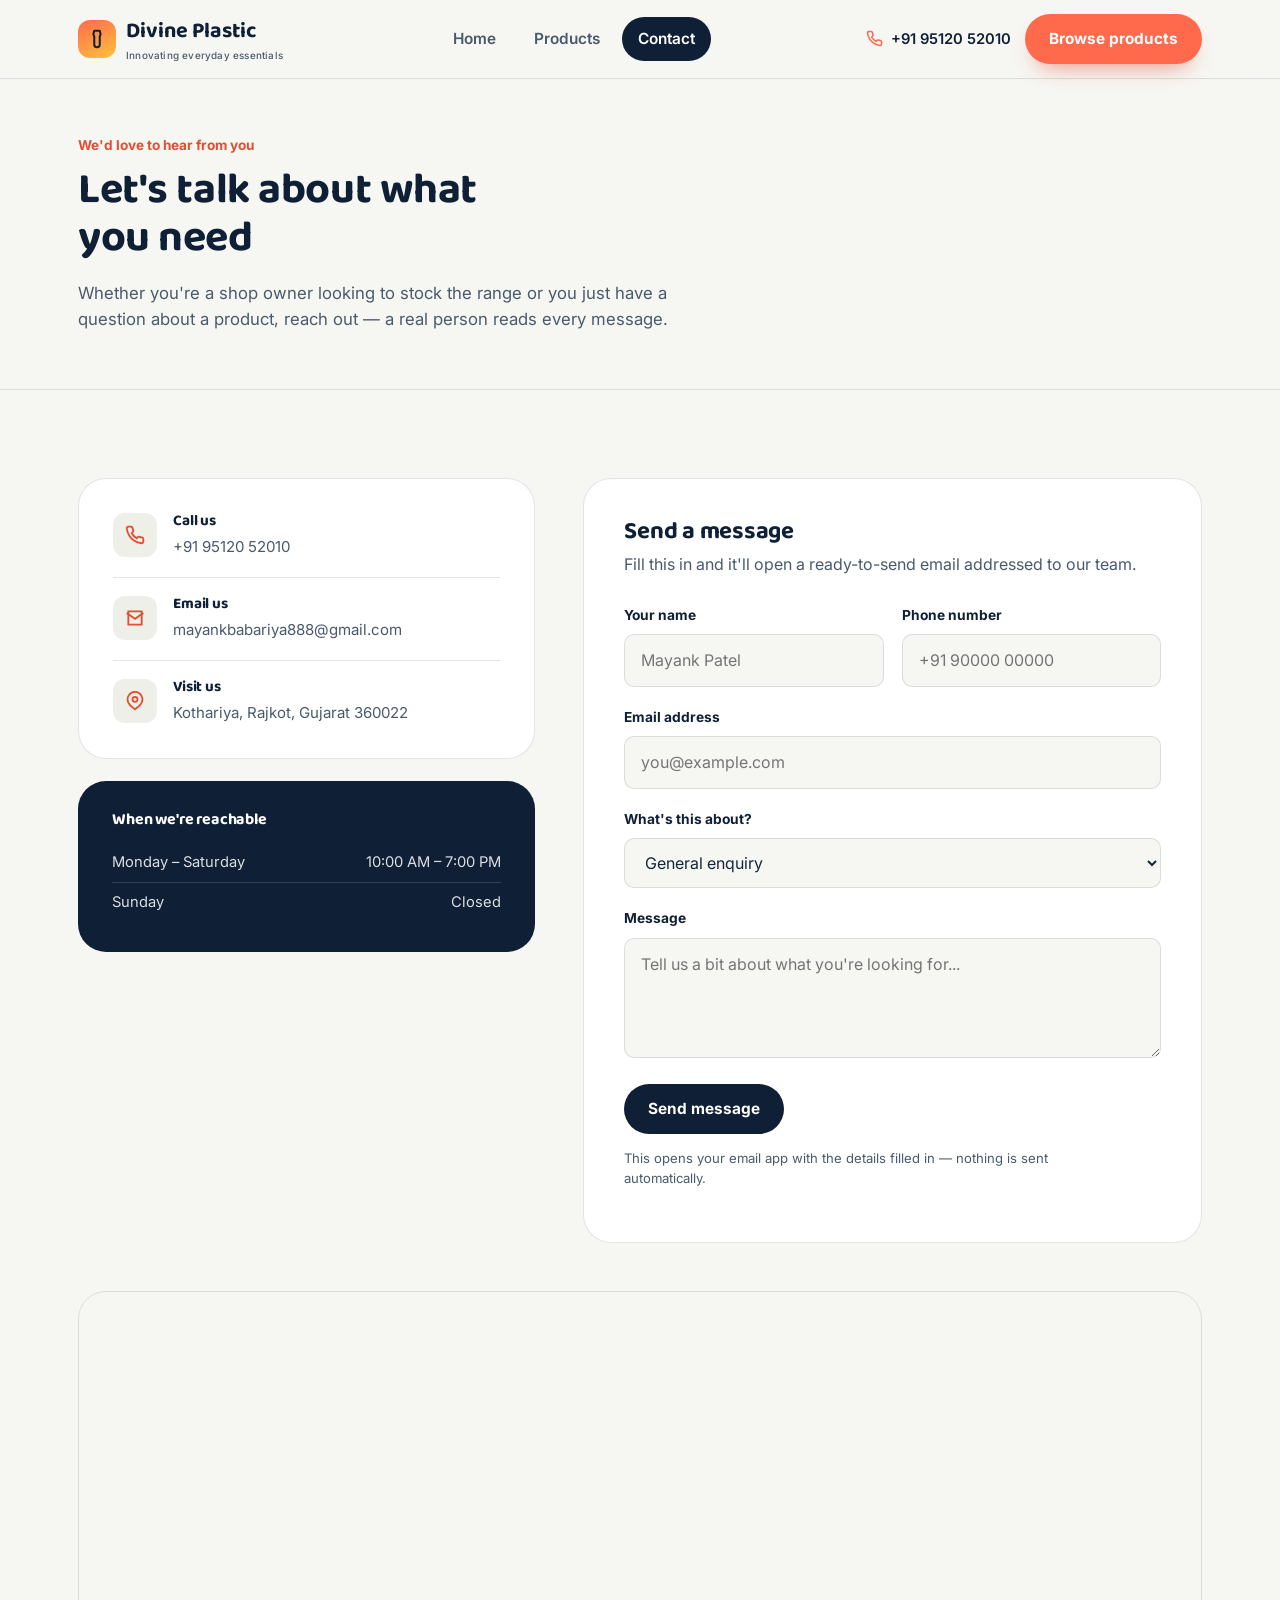
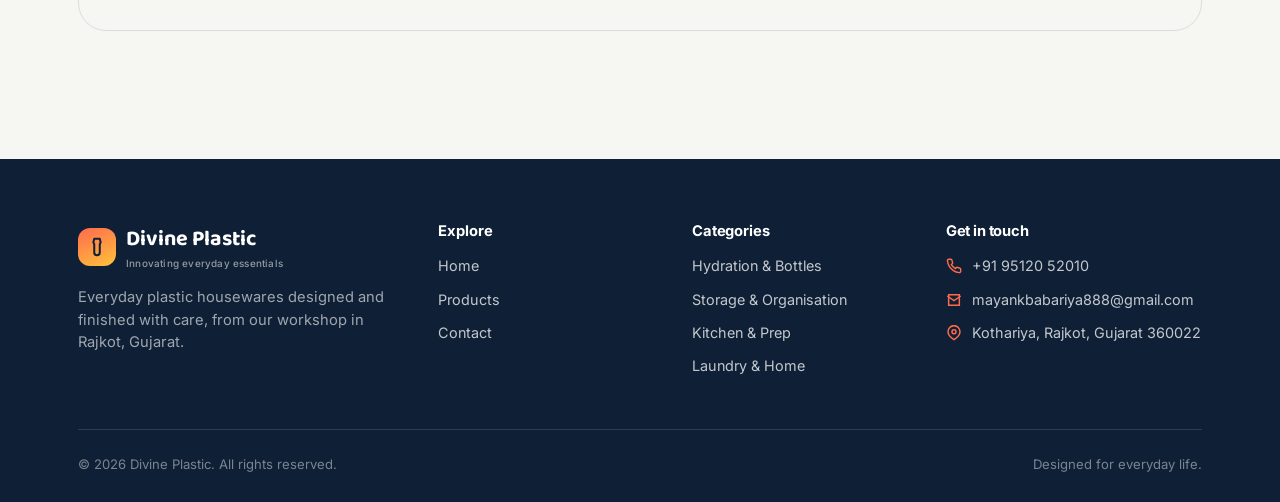
==== contact.html @ 38a33544 "basic website" ====
<!doctype html>
<html lang="en">
<head>
<meta charset="UTF-8">
<meta name="viewport" content="width=device-width, initial-scale=1.0">
<title>Contact — Divine Plastic</title>
<meta name="description" content="Get in touch with Divine Plastic in Rajkot, Gujarat — call, email, or send a message about products or bulk orders.">
<link rel="canonical" href="https://www.divineplastic.example.com/contact.html">

<meta property="og:type" content="website">
<meta property="og:title" content="Contact — Divine Plastic">
<meta property="og:description" content="Get in touch with Divine Plastic in Rajkot, Gujarat — call, email, or send a message about products or bulk orders.">
<meta property="og:image" content="https://www.divineplastic.example.com/assets/hero.jpg">
<meta property="og:url" content="https://www.divineplastic.example.com/contact.html">
<meta property="og:site_name" content="Divine Plastic">
<meta name="twitter:card" content="summary_large_image">
<meta name="twitter:title" content="Contact — Divine Plastic">
<meta name="twitter:description" content="Call, email, or message Divine Plastic in Rajkot, Gujarat.">
<meta name="twitter:image" content="https://www.divineplastic.example.com/assets/hero.jpg">

<link rel="preconnect" href="https://fonts.googleapis.com">
<link href="https://fonts.googleapis.com/css2?family=Baloo+2:wght@500;600;700;800&family=Inter:wght@400;500;600;700&display=swap" rel="stylesheet">
<link rel="stylesheet" href="css/style.css">
</head>
<body>

<header class="site-header">
  <div class="container">
    <a href="index.html" class="logo">
      <span class="mark">
        <svg viewBox="0 0 24 24" fill="none" stroke="#0F2036" stroke-width="2.2" stroke-linecap="round" stroke-linejoin="round"><path d="M9 3h6l1 4-1 2v9a3 3 0 0 1-3 3h0a3 3 0 0 1-3-3v-9L8 7z"/></svg>
      </span>
      <span>Divine Plastic<small>Innovating everyday essentials</small></span>
    </a>

    <nav class="main-nav" aria-label="Primary">
      <a href="index.html">Home</a>
      <a href="products.html">Products</a>
      <a href="contact.html" class="active">Contact</a>
    </nav>

    <div class="header-actions">
      <a class="phone-chip" href="tel:+919512052010">
        <svg viewBox="0 0 24 24" fill="none" stroke="currentColor" stroke-width="2.2"><path d="M22 16.92v3a2 2 0 0 1-2.18 2 19.79 19.79 0 0 1-8.63-3.07 19.5 19.5 0 0 1-6-6 19.79 19.79 0 0 1-3.07-8.67A2 2 0 0 1 4.11 2h3a2 2 0 0 1 2 1.72c.127.96.361 1.903.7 2.81a2 2 0 0 1-.45 2.11L8.09 9.91a16 16 0 0 0 6 6l1.27-1.27a2 2 0 0 1 2.11-.45c.907.339 1.85.573 2.81.7A2 2 0 0 1 22 16.92z"/></svg>
        +91 95120 52010
      </a>
      <a href="products.html" class="btn btn-primary">Browse products</a>
      <button class="nav-toggle" aria-label="Open menu" aria-expanded="false">
        <svg viewBox="0 0 24 24" fill="none" stroke="#16263B" stroke-width="2.2" stroke-linecap="round"><path d="M4 7h16M4 12h16M4 17h16"/></svg>
      </button>
    </div>
  </div>
</header>

<div class="mobile-nav">
  <a href="index.html">Home</a>
  <a href="products.html">Products</a>
  <a href="contact.html">Contact</a>
  <a class="phone-chip" href="tel:+919512052010">
    <svg viewBox="0 0 24 24" fill="none" stroke="currentColor" stroke-width="2.2"><path d="M22 16.92v3a2 2 0 0 1-2.18 2 19.79 19.79 0 0 1-8.63-3.07 19.5 19.5 0 0 1-6-6 19.79 19.79 0 0 1-3.07-8.67A2 2 0 0 1 4.11 2h3a2 2 0 0 1 2 1.72c.127.96.361 1.903.7 2.81a2 2 0 0 1-.45 2.11L8.09 9.91a16 16 0 0 0 6 6l1.27-1.27a2 2 0 0 1 2.11-.45c.907.339 1.85.573 2.81.7A2 2 0 0 1 22 16.92z"/></svg>
    +91 95120 52010
  </a>
  <a href="products.html" class="btn btn-primary">Browse products</a>
</div>

<main>
  <section class="page-header">
    <div class="container">
      <span class="kicker">We'd love to hear from you</span>
      <h1>Let's talk about what you need</h1>
      <p>Whether you're a shop owner looking to stock the range or you just have a question about a product, reach out — a real person reads every message.</p>
    </div>
  </section>

  <section class="section">
    <div class="container">
      <div class="contact-layout">

        <div>
          <div class="contact-card">
            <div class="contact-detail">
              <span class="icon">
                <svg viewBox="0 0 24 24" fill="none" stroke="currentColor" stroke-width="2.2"><path d="M22 16.92v3a2 2 0 0 1-2.18 2 19.79 19.79 0 0 1-8.63-3.07 19.5 19.5 0 0 1-6-6 19.79 19.79 0 0 1-3.07-8.67A2 2 0 0 1 4.11 2h3a2 2 0 0 1 2 1.72c.127.96.361 1.903.7 2.81a2 2 0 0 1-.45 2.11L8.09 9.91a16 16 0 0 0 6 6l1.27-1.27a2 2 0 0 1 2.11-.45c.907.339 1.85.573 2.81.7A2 2 0 0 1 22 16.92z"/></svg>
              </span>
              <div>
                <h3>Call us</h3>
                <a href="tel:+919512052010">+91 95120 52010</a>
              </div>
            </div>
            <div class="contact-detail">
              <span class="icon">
                <svg viewBox="0 0 24 24" fill="none" stroke="currentColor" stroke-width="2.2"><path d="M4 4h16v16H4z"/><path d="M22 6l-10 7L2 6"/></svg>
              </span>
              <div>
                <h3>Email us</h3>
                <a href="mailto:mayankbabariya888@gmail.com">mayankbabariya888@gmail.com</a>
              </div>
            </div>
            <div class="contact-detail">
              <span class="icon">
                <svg viewBox="0 0 24 24" fill="none" stroke="currentColor" stroke-width="2.2"><path d="M21 10c0 6-9 12-9 12s-9-6-9-12a9 9 0 0 1 18 0z"/><circle cx="12" cy="10" r="3"/></svg>
              </span>
              <div>
                <h3>Visit us</h3>
                <a href="https://www.google.com/maps/search/?api=1&query=Kothariya+Rajkot+Gujarat+360022" target="_blank" rel="noopener">Kothariya, Rajkot, Gujarat 360022</a>
              </div>
            </div>
          </div>

          <div class="hours-card">
            <h3>When we're reachable</h3>
            <div class="hours-row"><span>Monday – Saturday</span><span>10:00 AM – 7:00 PM</span></div>
            <div class="hours-row"><span>Sunday</span><span>Closed</span></div>
          </div>
        </div>

        <div class="form-card">
          <h2>Send a message</h2>
          <p>Fill this in and it'll open a ready-to-send email addressed to our team.</p>

          <div class="form-success">Thanks — your email app should be open now. If nothing happened, write to us directly at mayankbabariya888@gmail.com.</div>

          <form id="contact-form">
            <div class="field-row">
              <div class="field">
                <label for="name">Your name</label>
                <input type="text" id="name" name="name" placeholder="Mayank Patel" required>
              </div>
              <div class="field">
                <label for="phone">Phone number</label>
                <input type="tel" id="phone" name="phone" placeholder="+91 90000 00000">
              </div>
            </div>
            <div class="field">
              <label for="email">Email address</label>
              <input type="email" id="email" name="email" placeholder="you@example.com" required>
            </div>
            <div class="field">
              <label for="reason">What's this about?</label>
              <select id="reason" name="reason">
                <option>General enquiry</option>
                <option>Bulk / wholesale order</option>
                <option>Becoming a stockist</option>
                <option>Product question</option>
              </select>
            </div>
            <div class="field">
              <label for="message">Message</label>
              <textarea id="message" name="message" placeholder="Tell us a bit about what you're looking for..." required></textarea>
            </div>
            <button type="submit" class="btn btn-dark">Send message</button>
            <p class="form-note">This opens your email app with the details filled in — nothing is sent automatically.</p>
          </form>
        </div>

      </div>

      <div class="map-embed">
        <iframe
          src="https://www.google.com/maps?q=Kothariya,Rajkot,Gujarat+360022&output=embed"
          loading="lazy"
          referrerpolicy="no-referrer-when-downgrade"
          title="Divine Plastic location in Kothariya, Rajkot"></iframe>
      </div>
    </div>
  </section>
</main>

<footer class="site-footer">
  <div class="container">
    <div class="footer-grid">
      <div>
        <span class="logo">
          <span class="mark">
            <svg viewBox="0 0 24 24" fill="none" stroke="#0F2036" stroke-width="2.2" stroke-linecap="round" stroke-linejoin="round"><path d="M9 3h6l1 4-1 2v9a3 3 0 0 1-3 3h0a3 3 0 0 1-3-3v-9L8 7z"/></svg>
          </span>
          <span>Divine Plastic<small>Innovating everyday essentials</small></span>
        </span>
        <p>Everyday plastic housewares designed and finished with care, from our workshop in Rajkot, Gujarat.</p>
      </div>
      <div class="footer-col">
        <h4>Explore</h4>
        <ul>
          <li><a href="index.html">Home</a></li>
          <li><a href="products.html">Products</a></li>
          <li><a href="contact.html">Contact</a></li>
        </ul>
      </div>
      <div class="footer-col">
        <h4>Categories</h4>
        <ul>
          <li><a href="products.html?category=hydration">Hydration &amp; Bottles</a></li>
          <li><a href="products.html?category=storage">Storage &amp; Organisation</a></li>
          <li><a href="products.html?category=kitchen">Kitchen &amp; Prep</a></li>
          <li><a href="products.html?category=laundry">Laundry &amp; Home</a></li>
        </ul>
      </div>
      <div class="footer-col">
        <h4>Get in touch</h4>
        <ul>
          <li class="contact-line">
            <svg viewBox="0 0 24 24" fill="none" stroke="currentColor" stroke-width="2.2"><path d="M22 16.92v3a2 2 0 0 1-2.18 2 19.79 19.79 0 0 1-8.63-3.07 19.5 19.5 0 0 1-6-6 19.79 19.79 0 0 1-3.07-8.67A2 2 0 0 1 4.11 2h3a2 2 0 0 1 2 1.72c.127.96.361 1.903.7 2.81a2 2 0 0 1-.45 2.11L8.09 9.91a16 16 0 0 0 6 6l1.27-1.27a2 2 0 0 1 2.11-.45c.907.339 1.85.573 2.81.7A2 2 0 0 1 22 16.92z"/></svg>
            <a href="tel:+919512052010">+91 95120 52010</a>
          </li>
          <li class="contact-line">
            <svg viewBox="0 0 24 24" fill="none" stroke="currentColor" stroke-width="2.2"><path d="M4 4h16v16H4z"/><path d="M22 6l-10 7L2 6"/></svg>
            <a href="mailto:mayankbabariya888@gmail.com">mayankbabariya888@gmail.com</a>
          </li>
          <li class="contact-line">
            <svg viewBox="0 0 24 24" fill="none" stroke="currentColor" stroke-width="2.2"><path d="M21 10c0 6-9 12-9 12s-9-6-9-12a9 9 0 0 1 18 0z"/><circle cx="12" cy="10" r="3"/></svg>
            <span>Kothariya, Rajkot, Gujarat 360022</span>
          </li>
        </ul>
      </div>
    </div>
    <div class="footer-bottom">
      <span>© 2026 Divine Plastic. All rights reserved.</span>
      <span>Designed for everyday life.</span>
    </div>
  </div>
</footer>

<script src="js/main.js"></script>
</body>
</html>
---- css/style.css ----
/* ===========================================================
   Divine Plastic — stylesheet
   Type: Baloo 2 (display, rounded — echoes molded plastic forms)
         Inter (body/UI)
   Palette: paper #F6F7F3, ink #14263B, coral #FF6A4D,
            teal #17A398, sun #FFC23C, navy #0F2036
   =========================================================== */

:root{
  --paper: #F6F7F3;
  --paper-dim: #EDEFE8;
  --ink: #16263B;
  --ink-soft: #4A5A6B;
  --navy: #0F2036;
  --coral: #FF6A4D;
  --coral-dark: #E24E32;
  --teal: #17A398;
  --sun: #FFC23C;
  --line: rgba(20,38,58,0.12);
  --white: #FFFFFF;
  --radius-lg: 28px;
  --radius-md: 18px;
  --radius-sm: 10px;
  --shadow: 0 18px 40px -22px rgba(15,32,54,0.35);
  --container: 1180px;
}

*, *::before, *::after{ box-sizing: border-box; }

html{ scroll-behavior: smooth; }

body{
  margin: 0;
  background: var(--paper);
  color: var(--ink);
  font-family: "Inter", -apple-system, BlinkMacSystemFont, "Segoe UI", sans-serif;
  font-size: 16px;
  line-height: 1.55;
  -webkit-font-smoothing: antialiased;
}

h1, h2, h3, h4{
  font-family: "Baloo 2", "Inter", sans-serif;
  color: var(--navy);
  margin: 0 0 0.4em;
  line-height: 1.12;
  letter-spacing: -0.01em;
}

p{ margin: 0 0 1em; max-width: 62ch; }
a{ color: inherit; text-decoration: none; }
img{ max-width: 100%; display: block; }
ul{ margin: 0; padding: 0; list-style: none; }
button{ font: inherit; cursor: pointer; }

.container{
  max-width: var(--container);
  margin: 0 auto;
  padding: 0 28px;
}

:focus-visible{
  outline: 3px solid var(--coral);
  outline-offset: 3px;
}

@media (prefers-reduced-motion: reduce){
  *{ animation-duration: 0.001ms !important; animation-iteration-count: 1 !important; transition-duration: 0.001ms !important; scroll-behavior: auto !important; }
}

/* ---------- Header ---------- */
.site-header{
  position: sticky;
  top: 0;
  z-index: 50;
  background: rgba(246,247,243,0.92);
  backdrop-filter: blur(10px);
  border-bottom: 1px solid var(--line);
}

.site-header .container{
  display: flex;
  align-items: center;
  justify-content: space-between;
  height: 78px;
}

.logo{
  display: flex;
  align-items: center;
  gap: 10px;
  font-family: "Baloo 2", sans-serif;
  font-weight: 700;
  font-size: 1.35rem;
  color: var(--navy);
}
.logo .mark{
  width: 38px; height: 38px;
  border-radius: 12px;
  background: linear-gradient(155deg, var(--coral), var(--sun));
  display: grid;
  place-items: center;
  flex-shrink: 0;
}
.logo .mark svg{ width: 22px; height: 22px; }
.logo small{
  display: block;
  font-family: "Inter", sans-serif;
  font-weight: 500;
  font-size: 0.62rem;
  color: var(--ink-soft);
  letter-spacing: 0.02em;
}

.main-nav{ display: flex; align-items: center; gap: 6px; }
.main-nav a{
  padding: 10px 16px;
  border-radius: 999px;
  font-weight: 600;
  font-size: 0.96rem;
  color: var(--ink-soft);
  transition: background 0.15s ease, color 0.15s ease;
}
.main-nav a:hover{ background: var(--paper-dim); color: var(--ink); }
.main-nav a.active{ background: var(--navy); color: var(--white); }

.header-actions{ display: flex; align-items: center; gap: 14px; }
.phone-chip{
  display: flex;
  align-items: center;
  gap: 8px;
  font-weight: 600;
  font-size: 0.92rem;
  color: var(--navy);
}
.phone-chip svg{ width: 17px; height: 17px; color: var(--coral); }

.btn{
  display: inline-flex;
  align-items: center;
  justify-content: center;
  gap: 8px;
  padding: 13px 24px;
  border-radius: 999px;
  font-weight: 700;
  font-size: 0.96rem;
  border: none;
  transition: transform 0.15s ease, box-shadow 0.15s ease, background 0.15s ease;
  white-space: nowrap;
}
.btn-primary{ background: var(--coral); color: var(--white); box-shadow: 0 12px 24px -12px rgba(226,78,50,0.7); }
.btn-primary:hover{ background: var(--coral-dark); transform: translateY(-1px); }
.btn-dark{ background: var(--navy); color: var(--white); }
.btn-dark:hover{ background: #0a1626; transform: translateY(-1px); }
.btn-ghost{ background: transparent; color: var(--navy); border: 1.5px solid var(--line); }
.btn-ghost:hover{ border-color: var(--navy); }
.btn-ghost.on-dark{ color: var(--white); border-color: rgba(255,255,255,0.35); }
.btn-ghost.on-dark:hover{ border-color: var(--white); }

.nav-toggle{
  display: none;
  width: 44px; height: 44px;
  border-radius: 12px;
  border: 1.5px solid var(--line);
  background: var(--white);
  align-items: center;
  justify-content: center;
}
.nav-toggle svg{ width: 20px; height: 20px; }

/* ---------- Hero ---------- */
.hero{
  padding: 76px 0 90px;
}
.hero .container{
  display: grid;
  grid-template-columns: 1.05fr 0.95fr;
  gap: 56px;
  align-items: center;
}
.hero-eyebrow{
  display: inline-flex;
  align-items: center;
  gap: 8px;
  color: var(--coral-dark);
  font-weight: 700;
  font-size: 0.85rem;
  margin-bottom: 18px;
}
.hero-eyebrow::before{
  content:"";
  width: 8px; height: 8px;
  border-radius: 50%;
  background: var(--coral);
}
.hero h1{
  font-size: clamp(2.4rem, 4.2vw, 3.55rem);
  font-weight: 700;
  max-width: 12ch;
}
.hero .lede{
  font-size: 1.15rem;
  color: var(--ink-soft);
  max-width: 46ch;
  margin-bottom: 30px;
}
.hero-ctas{ display: flex; gap: 14px; flex-wrap: wrap; margin-bottom: 34px; }
.hero-stats{ display: flex; gap: 34px; flex-wrap: wrap; }
.hero-stats div strong{
  display: block;
  font-family: "Baloo 2", sans-serif;
  font-size: 1.7rem;
  color: var(--navy);
}
.hero-stats div span{ font-size: 0.88rem; color: var(--ink-soft); }

.hero-media{ position: relative; }
.hero-media .frame{
  border-radius: var(--radius-lg);
  overflow: hidden;
  box-shadow: var(--shadow);
  transform: rotate(1.4deg);
}
.hero-media .frame img{ width: 100%; height: 460px; object-fit: cover; }
.hero-media .float-card{
  position: absolute;
  bottom: -26px;
  left: -30px;
  background: var(--white);
  border-radius: var(--radius-md);
  padding: 16px 20px;
  box-shadow: var(--shadow);
  display: flex;
  align-items: center;
  gap: 12px;
  transform: rotate(-2deg);
}
.hero-media .float-card .dot{
  width: 44px; height: 44px;
  border-radius: 50%;
  background: var(--teal);
  display: grid; place-items: center;
  color: var(--white);
  flex-shrink: 0;
}
.hero-media .float-card .dot svg{ width: 22px; height: 22px; }
.hero-media .float-card strong{ display:block; font-size: 0.95rem; color: var(--navy); }
.hero-media .float-card span{ font-size: 0.82rem; color: var(--ink-soft); }

/* ---------- Trust strip ---------- */
.trust{
  border-top: 1px solid var(--line);
  border-bottom: 1px solid var(--line);
  background: var(--white);
}
.trust .container{
  display: grid;
  grid-template-columns: repeat(3, 1fr);
  gap: 0;
}
.trust-item{
  display: flex;
  gap: 16px;
  align-items: flex-start;
  padding: 34px 26px;
  border-left: 1px solid var(--line);
}
.trust-item:first-child{ border-left: none; padding-left: 0; }
.trust-item .icon{
  width: 46px; height: 46px;
  border-radius: 13px;
  display: grid; place-items: center;
  flex-shrink: 0;
  color: var(--white);
}
.trust-item .icon svg{ width: 24px; height: 24px; }
.trust-item h3{ font-size: 1.05rem; margin-bottom: 4px; }
.trust-item p{ font-size: 0.92rem; color: var(--ink-soft); margin: 0; }

/* ---------- Section shells ---------- */
.section{ padding: 88px 0; }
.section-tight{ padding: 60px 0; }
.section-head{
  display: flex;
  justify-content: space-between;
  align-items: flex-end;
  gap: 30px;
  margin-bottom: 44px;
}
.section-head h2{ font-size: clamp(1.7rem, 2.6vw, 2.3rem); max-width: 14ch; }
.section-head p{ color: var(--ink-soft); margin: 8px 0 0; }
.section-head .link-more{
  font-weight: 700;
  color: var(--coral-dark);
  display: inline-flex;
  align-items: center;
  gap: 6px;
  white-space: nowrap;
  padding-bottom: 6px;
}
.section-head .link-more svg{ width: 16px; height: 16px; }

/* ---------- Category tiles ---------- */
.cat-grid{
  display: grid;
  grid-template-columns: repeat(4, 1fr);
  gap: 22px;
}
.cat-tile{
  position: relative;
  border-radius: var(--radius-md);
  overflow: hidden;
  aspect-ratio: 3/3.6;
  display: block;
  isolation: isolate;
}
.cat-tile img{ width: 100%; height: 100%; object-fit: cover; transition: transform 0.4s ease; }
.cat-tile::after{
  content:"";
  position: absolute; inset: 0;
  background: linear-gradient(0deg, rgba(15,32,54,0.86) 0%, rgba(15,32,54,0.15) 55%, rgba(15,32,54,0) 100%);
}
.cat-tile:hover img{ transform: scale(1.06); }
.cat-tile .label{
  position: absolute;
  left: 18px; right: 18px; bottom: 16px;
  z-index: 2;
  color: var(--white);
}
.cat-tile .label strong{ display: block; font-family: "Baloo 2", sans-serif; font-size: 1.1rem; }
.cat-tile .label span{ font-size: 0.82rem; color: rgba(255,255,255,0.78); }

/* ---------- Product cards & grid ---------- */
.product-grid{
  display: grid;
  grid-template-columns: repeat(4, 1fr);
  gap: 24px;
}
.product-card{
  background: var(--white);
  border-radius: var(--radius-md);
  overflow: hidden;
  border: 1px solid var(--line);
  transition: box-shadow 0.2s ease, transform 0.2s ease;
  display: flex;
  flex-direction: column;
}
.product-card:hover{ box-shadow: var(--shadow); transform: translateY(-3px); }
.product-card .thumb{
  aspect-ratio: 4/3;
  overflow: hidden;
  background: var(--paper-dim);
}
.product-card .thumb img{ width: 100%; height: 100%; object-fit: cover; }
.product-card .body{ padding: 18px 20px 20px; flex: 1; display: flex; flex-direction: column; }
.product-card .tag{
  font-size: 0.72rem;
  font-weight: 700;
  color: var(--teal);
  margin-bottom: 8px;
}
.product-card h3{ font-size: 1.08rem; margin-bottom: 4px; }
.product-card p{ font-size: 0.88rem; color: var(--ink-soft); margin-bottom: 14px; }
.product-card .enquire{
  margin-top: auto;
  font-size: 0.85rem;
  font-weight: 700;
  color: var(--coral-dark);
  display: inline-flex;
  align-items: center;
  gap: 6px;
}
.product-card .enquire svg{ width: 14px; height: 14px; }

/* ---------- CTA banner ---------- */
.cta-banner{
  background: var(--navy);
  border-radius: var(--radius-lg);
  padding: 56px;
  display: grid;
  grid-template-columns: 1.3fr 0.7fr;
  gap: 30px;
  align-items: center;
  position: relative;
  overflow: hidden;
}
.cta-banner::before{
  content:"";
  position: absolute;
  width: 340px; height: 340px;
  border-radius: 50%;
  background: radial-gradient(circle, rgba(255,106,77,0.35), transparent 70%);
  top: -140px; right: -100px;
}
.cta-banner h2{ color: var(--white); max-width: 16ch; font-size: clamp(1.6rem, 2.6vw, 2.1rem); }
.cta-banner p{ color: rgba(255,255,255,0.72); max-width: 44ch; }
.cta-banner .actions{ display: flex; gap: 14px; flex-wrap: wrap; position: relative; z-index: 1; }

/* ---------- Footer ---------- */
.site-footer{
  background: var(--navy);
  color: rgba(255,255,255,0.75);
  padding: 64px 0 28px;
  margin-top: 40px;
}
.footer-grid{
  display: grid;
  grid-template-columns: 1.5fr 1fr 1fr 1.2fr;
  gap: 40px;
  padding-bottom: 40px;
  border-bottom: 1px solid rgba(255,255,255,0.12);
}
.footer-grid .logo{ color: var(--white); margin-bottom: 14px; }
.footer-grid .logo small{ color: rgba(255,255,255,0.55); }
.footer-grid p{ font-size: 0.92rem; color: rgba(255,255,255,0.6); }
.footer-col h4{ color: var(--white); font-size: 0.92rem; margin-bottom: 16px; font-family: "Inter", sans-serif; font-weight: 700; }
.footer-col li{ margin-bottom: 11px; font-size: 0.9rem; }
.footer-col a:hover{ color: var(--white); }
.footer-col .contact-line{ display: flex; gap: 10px; align-items: flex-start; }
.footer-col .contact-line svg{ width: 16px; height: 16px; margin-top: 3px; color: var(--coral); flex-shrink: 0; }
.footer-bottom{
  display: flex;
  justify-content: space-between;
  padding-top: 24px;
  font-size: 0.82rem;
  color: rgba(255,255,255,0.45);
  flex-wrap: wrap;
  gap: 10px;
}

/* ---------- Page header (products/contact) ---------- */
.page-header{
  padding: 56px 0 40px;
  border-bottom: 1px solid var(--line);
}
.page-header .kicker{ color: var(--coral-dark); font-weight: 700; font-size: 0.85rem; margin-bottom: 10px; display:block; }
.page-header h1{ font-size: clamp(2rem, 3.4vw, 2.7rem); max-width: 18ch; }
.page-header p{ color: var(--ink-soft); font-size: 1.05rem; max-width: 60ch; }

/* ---------- Filters ---------- */
.filter-bar{
  display: flex;
  gap: 10px;
  flex-wrap: wrap;
  margin: 36px 0 40px;
}
.filter-btn{
  padding: 11px 20px;
  border-radius: 999px;
  border: 1.5px solid var(--line);
  background: var(--white);
  font-weight: 600;
  font-size: 0.9rem;
  color: var(--ink-soft);
  transition: all 0.15s ease;
}
.filter-btn:hover{ border-color: var(--navy); color: var(--navy); }
.filter-btn.active{ background: var(--navy); border-color: var(--navy); color: var(--white); }
.results-count{ color: var(--ink-soft); font-size: 0.9rem; margin-bottom: 24px; }

/* ---------- Contact page ---------- */
.contact-layout{
  display: grid;
  grid-template-columns: 0.85fr 1.15fr;
  gap: 48px;
  align-items: start;
}
.contact-card{
  background: var(--white);
  border: 1px solid var(--line);
  border-radius: var(--radius-lg);
  padding: 34px;
}
.contact-detail{
  display: flex;
  gap: 16px;
  padding: 18px 0;
  border-bottom: 1px solid var(--line);
}
.contact-detail:last-child{ border-bottom: none; padding-bottom: 0; }
.contact-detail:first-child{ padding-top: 0; }
.contact-detail .icon{
  width: 44px; height: 44px;
  border-radius: 12px;
  background: var(--paper-dim);
  display: grid; place-items: center;
  flex-shrink: 0;
  color: var(--coral-dark);
}
.contact-detail .icon svg{ width: 20px; height: 20px; }
.contact-detail h3{ font-size: 0.95rem; margin-bottom: 4px; }
.contact-detail a, .contact-detail span{ color: var(--ink-soft); font-size: 0.94rem; }
.contact-detail a:hover{ color: var(--coral-dark); }

.hours-card{
  margin-top: 22px;
  background: var(--navy);
  border-radius: var(--radius-lg);
  padding: 30px 34px;
  color: var(--white);
}
.hours-card h3{ color: var(--white); font-size: 1rem; margin-bottom: 14px; }
.hours-row{ display: flex; justify-content: space-between; font-size: 0.92rem; padding: 8px 0; border-bottom: 1px solid rgba(255,255,255,0.14); color: rgba(255,255,255,0.85); }
.hours-row:last-child{ border-bottom: none; }

.form-card{
  background: var(--white);
  border: 1px solid var(--line);
  border-radius: var(--radius-lg);
  padding: 40px;
}
.form-card h2{ font-size: 1.5rem; margin-bottom: 6px; }
.form-card > p{ color: var(--ink-soft); margin-bottom: 28px; }
.field-row{ display: grid; grid-template-columns: 1fr 1fr; gap: 18px; }
.field{ margin-bottom: 20px; }
.field label{ display: block; font-size: 0.86rem; font-weight: 700; color: var(--navy); margin-bottom: 8px; }
.field input, .field select, .field textarea{
  width: 100%;
  padding: 13px 16px;
  border-radius: var(--radius-sm);
  border: 1.5px solid var(--line);
  background: var(--paper);
  font: inherit;
  color: var(--ink);
  transition: border-color 0.15s ease;
}
.field input:focus, .field select:focus, .field textarea:focus{
  border-color: var(--teal);
  outline: none;
}
.field textarea{ resize: vertical; min-height: 120px; }
.form-note{ font-size: 0.82rem; color: var(--ink-soft); margin-top: 14px; }
.form-success{
  display: none;
  background: rgba(23,163,152,0.12);
  border: 1.5px solid var(--teal);
  color: #0d6b62;
  padding: 14px 18px;
  border-radius: var(--radius-sm);
  font-size: 0.9rem;
  margin-bottom: 20px;
  font-weight: 600;
}
.form-success.show{ display: block; }

.map-embed{
  margin-top: 48px;
  border-radius: var(--radius-lg);
  overflow: hidden;
  border: 1px solid var(--line);
  height: 340px;
}
.map-embed iframe{ width: 100%; height: 100%; border: 0; }

/* ---------- Mobile ---------- */
@media (max-width: 980px){
  .hero .container{ grid-template-columns: 1fr; }
  .hero-media{ order: -1; }
  .hero-media .frame img{ height: 320px; }
  .trust .container{ grid-template-columns: 1fr; }
  .trust-item{ border-left: none; border-top: 1px solid var(--line); padding-left: 0; }
  .trust-item:first-child{ border-top: none; }
  .cat-grid{ grid-template-columns: repeat(2, 1fr); }
  .product-grid{ grid-template-columns: repeat(2, 1fr); }
  .cta-banner{ grid-template-columns: 1fr; text-align: left; padding: 40px 28px; }
  .footer-grid{ grid-template-columns: 1fr 1fr; }
  .contact-layout{ grid-template-columns: 1fr; }
  .field-row{ grid-template-columns: 1fr; }
}

@media (max-width: 720px){
  .main-nav, .header-actions .phone-chip, .header-actions .btn{ display: none; }
  .nav-toggle{ display: flex; }
  .header-actions{ gap: 10px; }
  .header-actions .btn-primary.mobile-visible{ display: inline-flex; padding: 10px 16px; font-size: 0.85rem; }
  .hero{ padding: 46px 0 60px; }
  .hero-stats{ gap: 22px; }
  .section{ padding: 60px 0; }
  .cat-grid{ grid-template-columns: 1fr 1fr; }
  .product-grid{ grid-template-columns: 1fr; }
  .footer-grid{ grid-template-columns: 1fr; gap: 30px; }
  .form-card{ padding: 26px; }
  .contact-card{ padding: 26px; }

  body.nav-open .mobile-nav{ display: flex; }
}

.mobile-nav{
  display: none;
  position: fixed;
  inset: 78px 0 0 0;
  background: var(--paper);
  z-index: 49;
  flex-direction: column;
  padding: 20px 28px;
  gap: 4px;
  overflow-y: auto;
}
.mobile-nav a{
  padding: 16px 4px;
  font-size: 1.15rem;
  font-weight: 700;
  border-bottom: 1px solid var(--line);
  color: var(--navy);
}
.mobile-nav .btn{ margin-top: 20px; }
.mobile-nav .phone-chip{ margin-top: 18px; font-size: 1rem; }
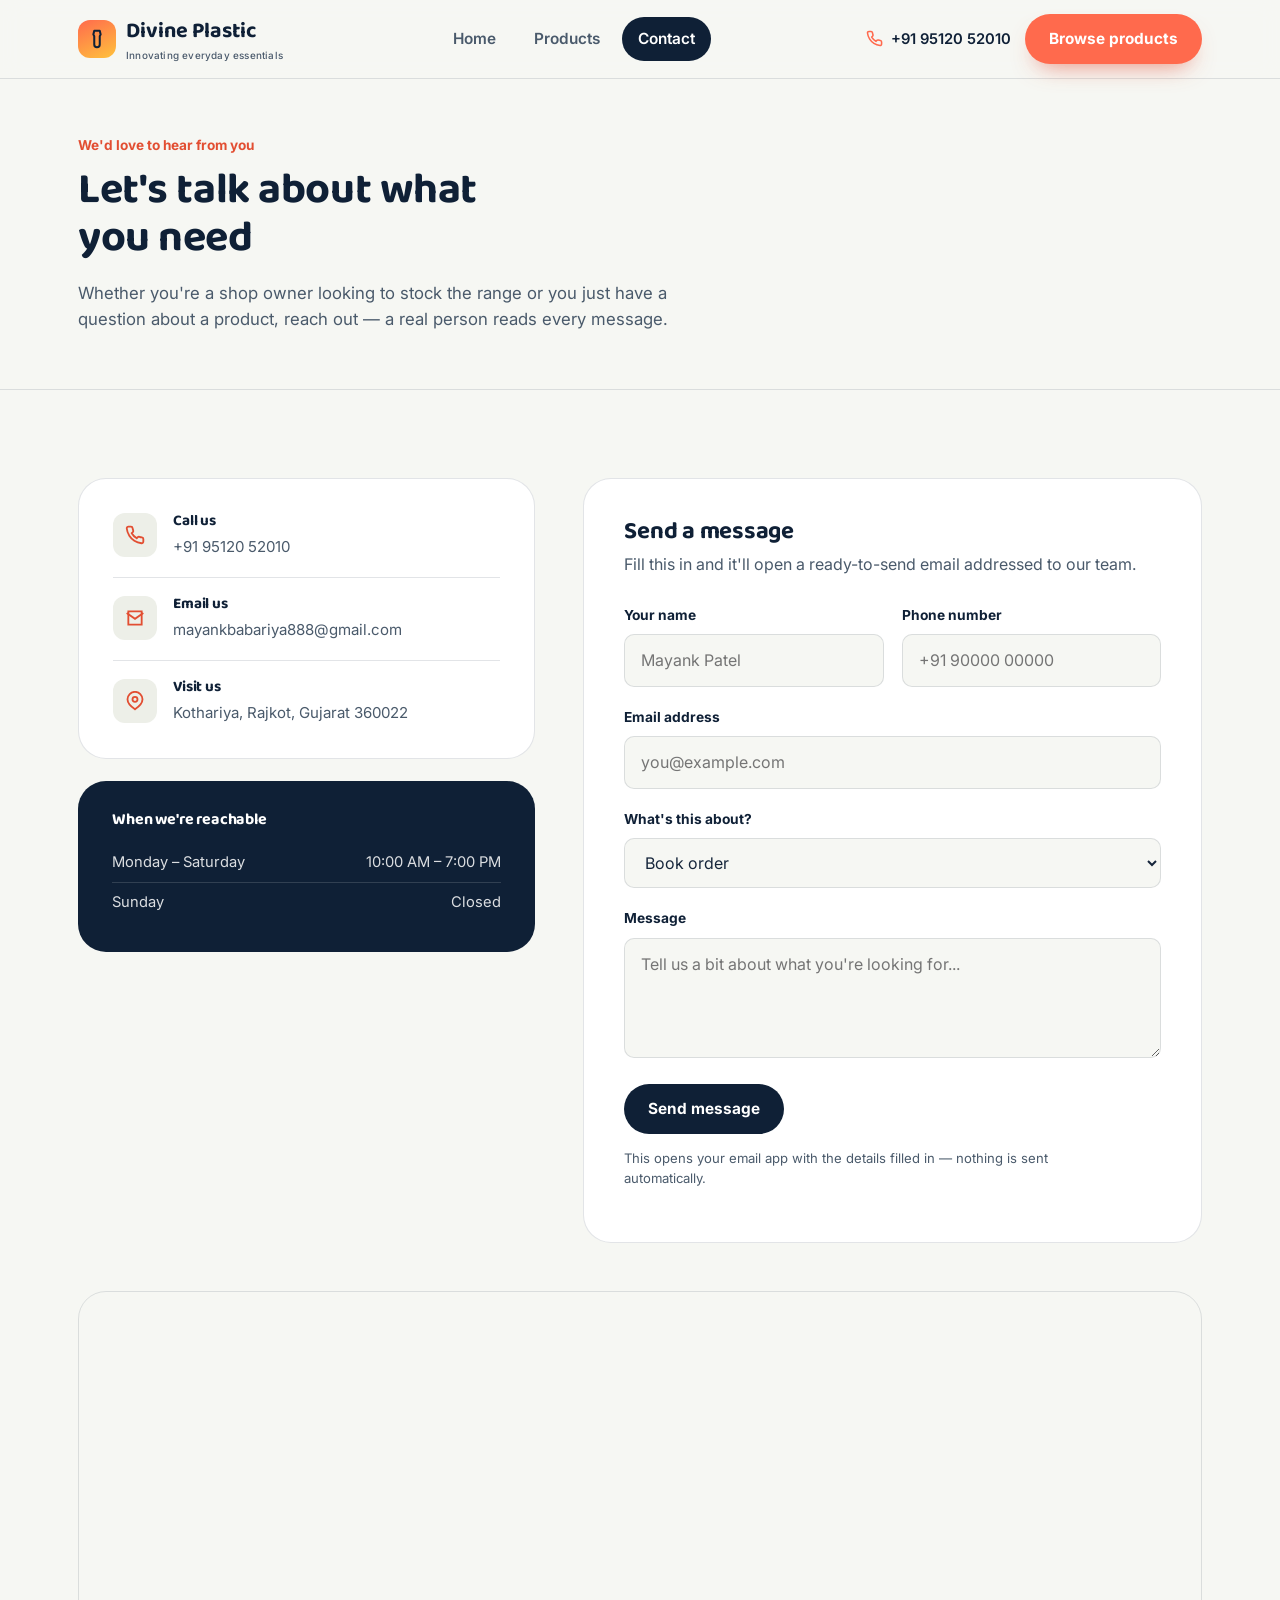
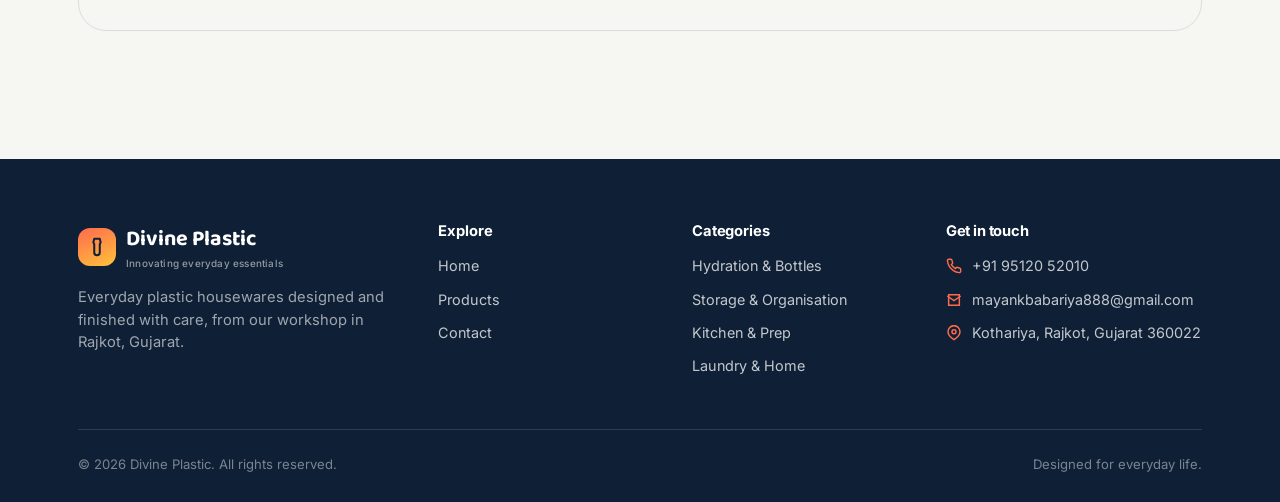
==== commit 9d9c8e60: "corrected form, updates images" ====
--- a/contact.html
+++ b/contact.html
@@ -138,9 +138,9 @@
             <div class="field">
               <label for="reason">What's this about?</label>
               <select id="reason" name="reason">
+                <option>Book order</option>
                 <option>General enquiry</option>
-                <option>Bulk / wholesale order</option>
-                <option>Becoming a stockist</option>
+                <!-- <option>Becoming a stockist</option> -->
                 <option>Product question</option>
               </select>
             </div>
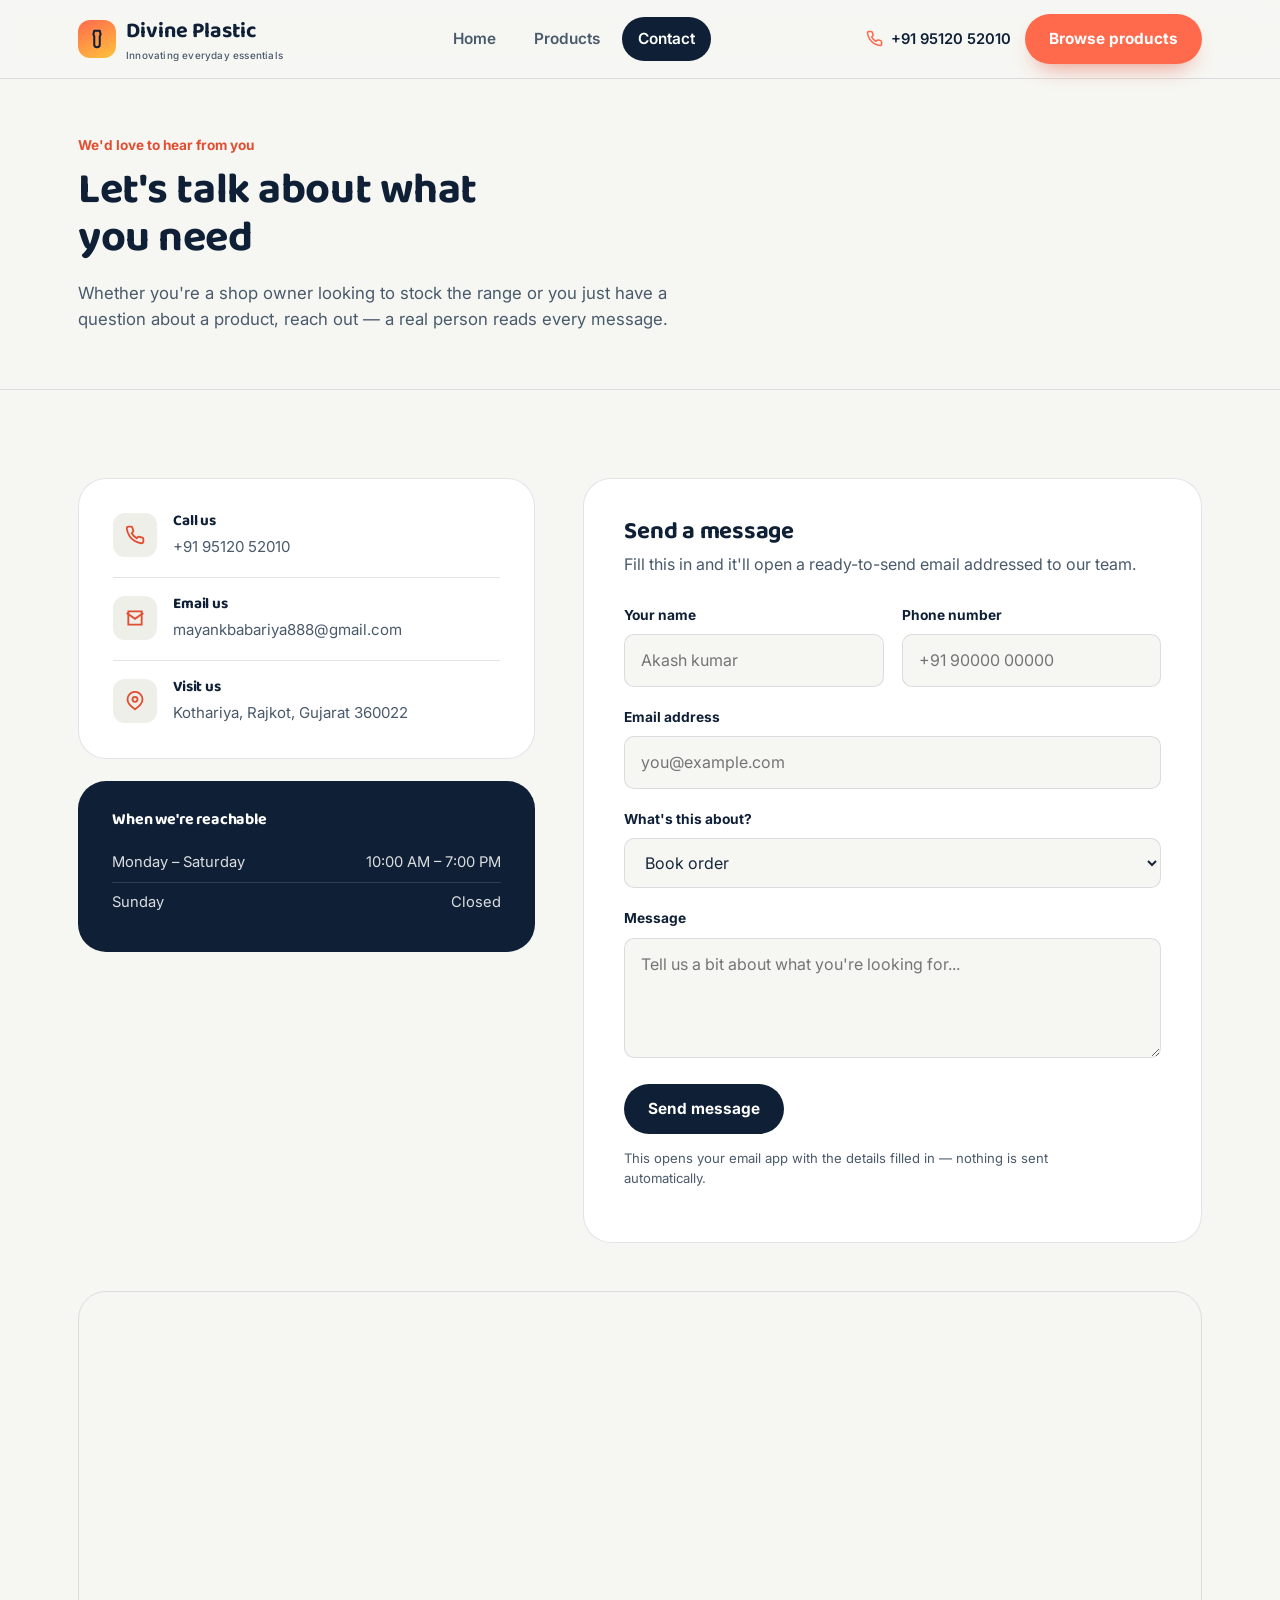
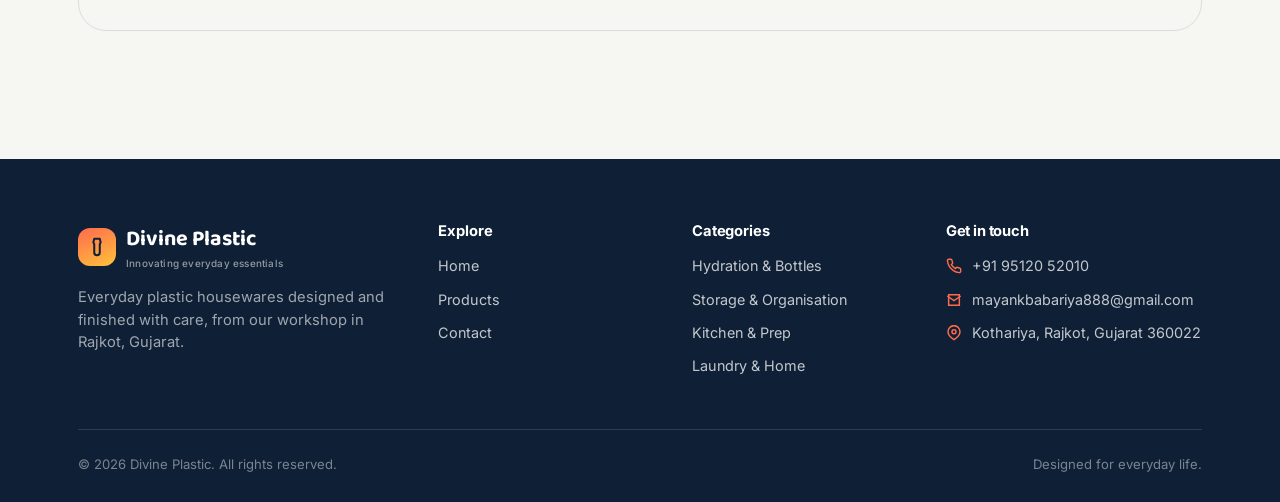
==== commit 8cbda929: "lil change in form" ====
--- a/contact.html
+++ b/contact.html
@@ -124,7 +124,7 @@
             <div class="field-row">
               <div class="field">
                 <label for="name">Your name</label>
-                <input type="text" id="name" name="name" placeholder="Mayank Patel" required>
+                <input type="text" id="name" name="name" placeholder="Akash kumar" required>
               </div>
               <div class="field">
                 <label for="phone">Phone number</label>
